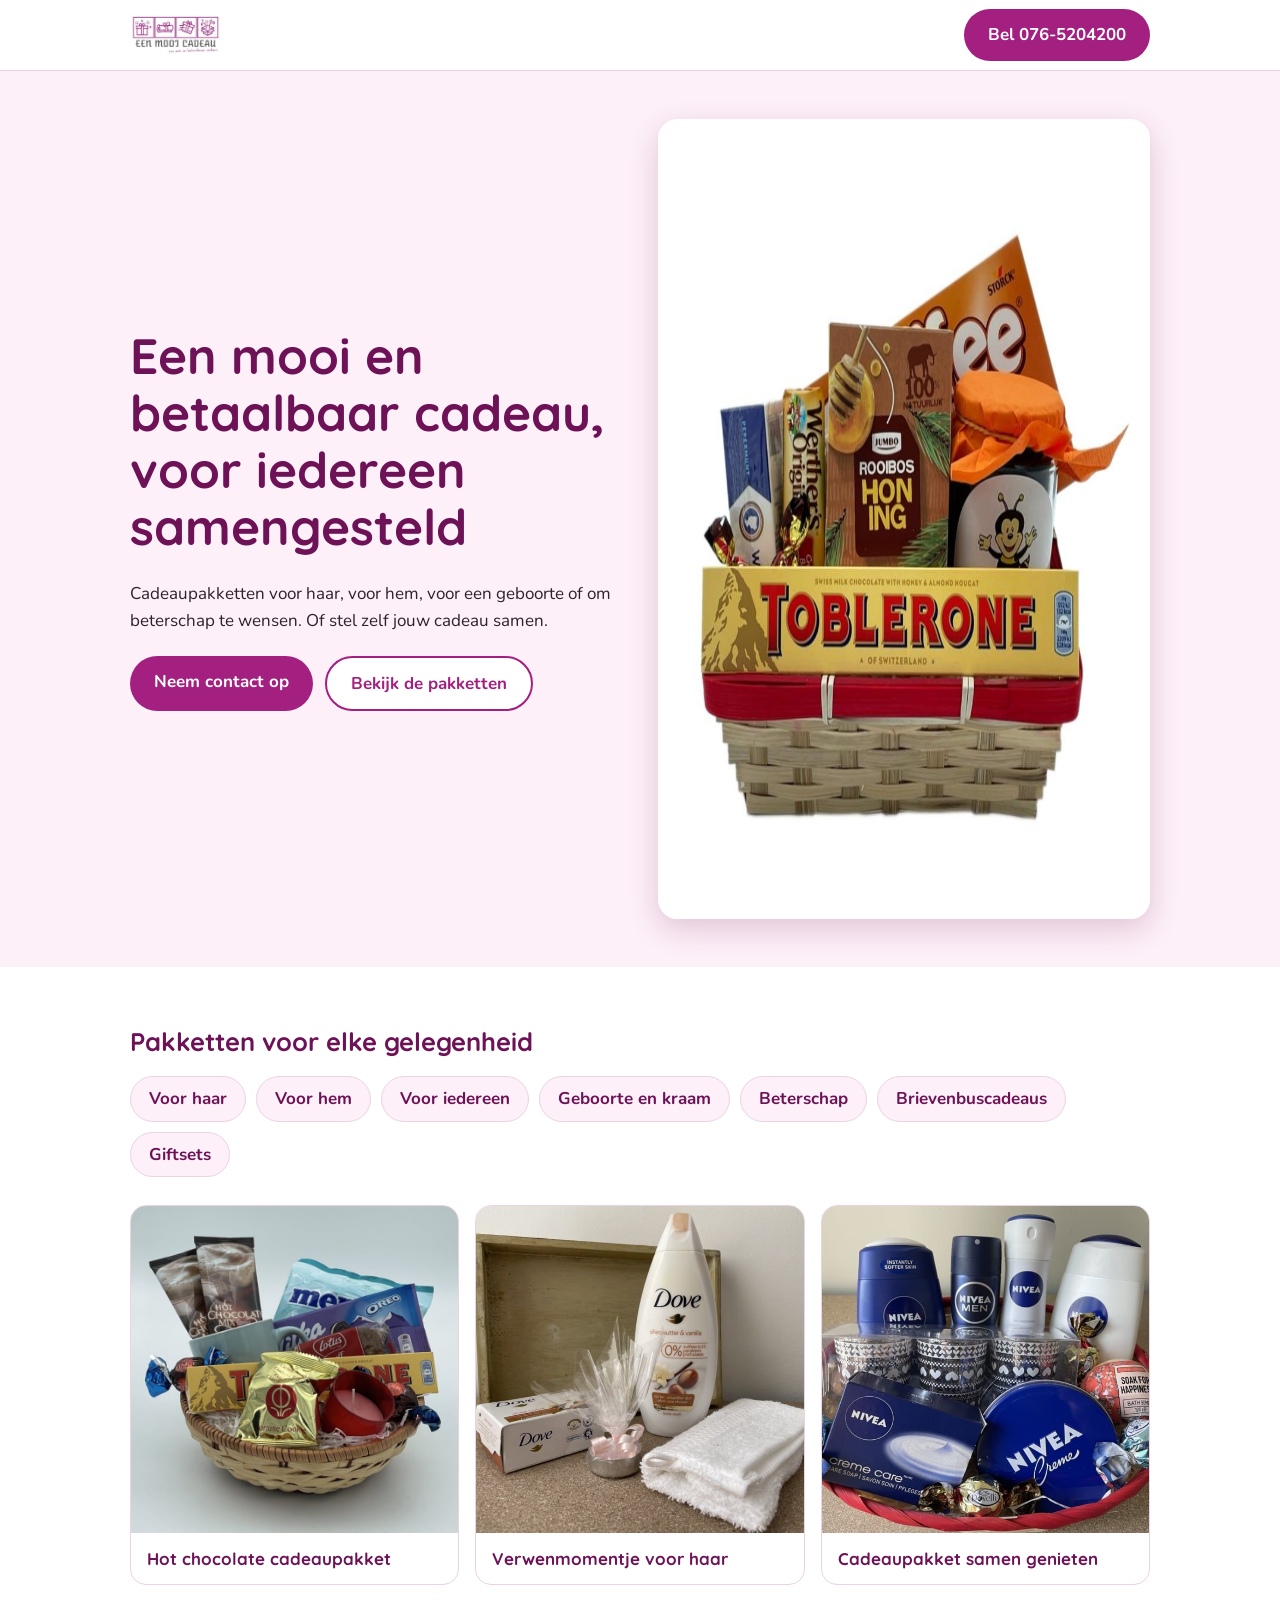
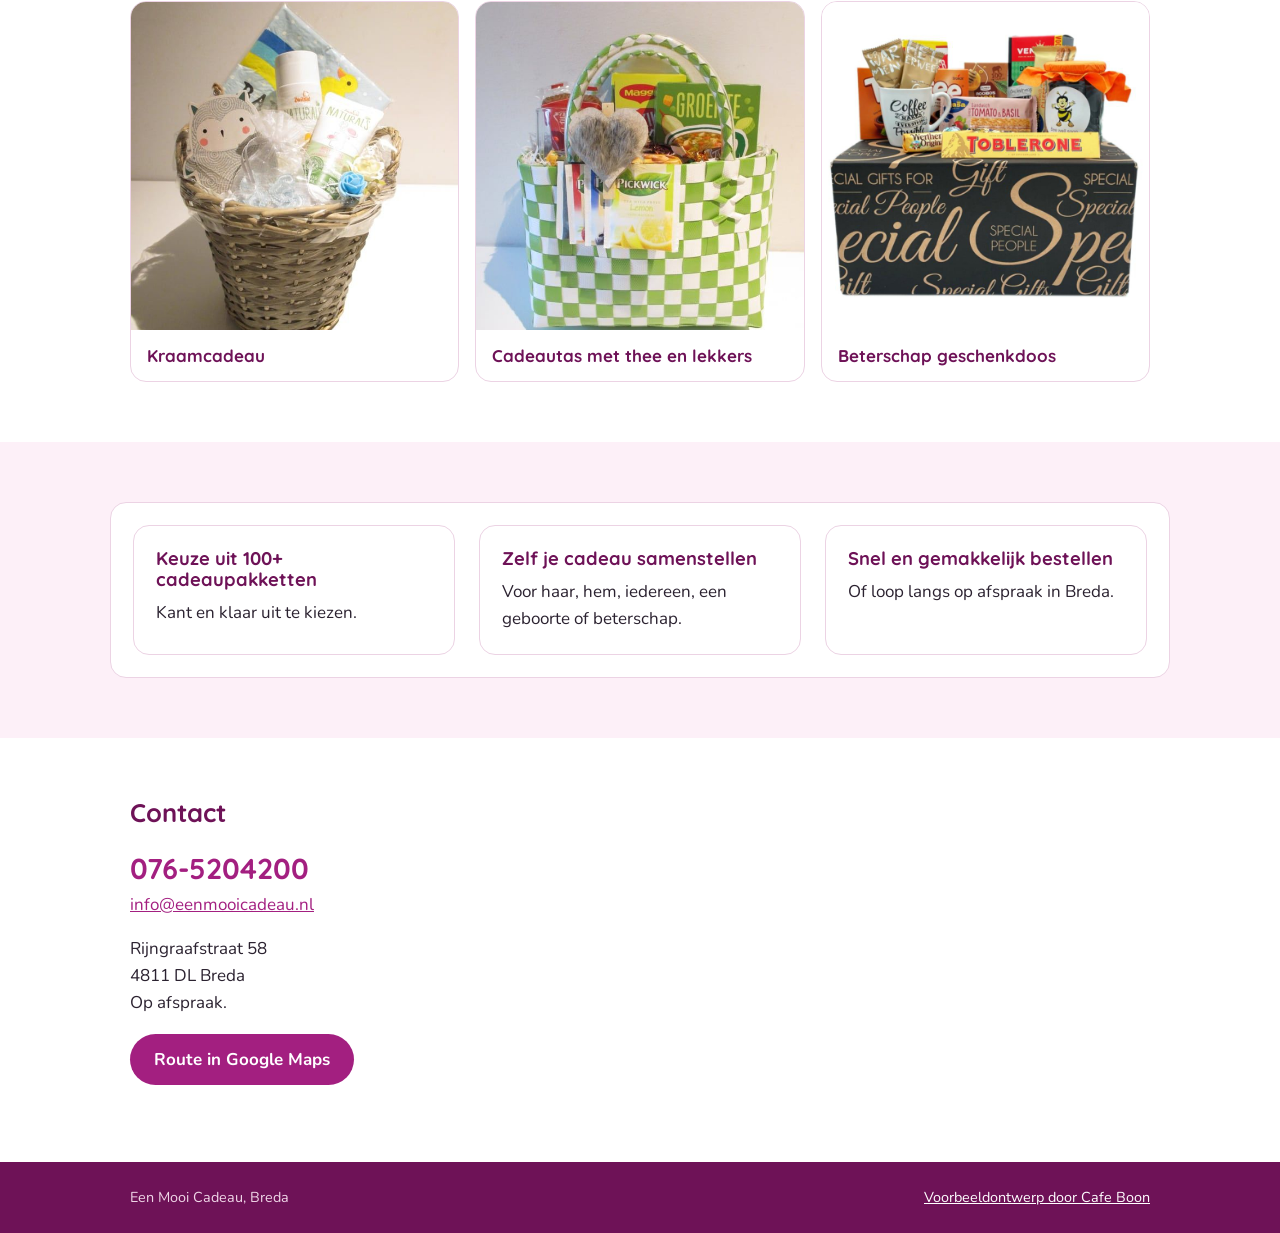
==== index.html @ fb7ccef1 "Voorbeeldwebsite voor eenmooicadeau" ====
<!doctype html>
<html lang="nl">
<head>
<meta charset="utf-8">
<meta name="viewport" content="width=device-width,initial-scale=1">
<title>Een Mooi Cadeau Breda | Cadeaupakketten voor haar, hem, geboorte en beterschap</title>
<meta name="description" content="Een Mooi Cadeau uit Breda stelt cadeaupakketten samen voor haar, hem, geboorte en beterschap. Keuze uit meer dan 100 cadeaupakketten of stel zelf je cadeau samen.">
<meta name="robots" content="noindex">
<link rel="icon" type="image/png" href="images/favicon.png">
<meta property="og:title" content="Een Mooi Cadeau Breda">
<meta property="og:description" content="Een mooi en betaalbaar cadeau, samengesteld in Breda.">
<meta property="og:image" content="https://eenmooicadeau.cafeboon.com/images/og.jpg">
<meta property="og:type" content="website">
<link rel="preconnect" href="https://fonts.googleapis.com">
<link rel="preconnect" href="https://fonts.gstatic.com" crossorigin>
<link href="https://fonts.googleapis.com/css2?family=Nunito:wght@400;700&family=Quicksand:wght@700&display=swap" rel="stylesheet">
<link rel="stylesheet" href="style.css">
</head>
<body>
<header><div class="wrap">
<a href="#top"><img src="images/logo_tekst.jpg" alt="Een Mooi Cadeau, een mooi en betaalbaar cadeau"></a>
<a class="btn" href="tel:0765204200">Bel 076-5204200</a>
</div></header>
<main id="top">
<div class="hero"><div class="wrap">
<div>
<h1>Een mooi en betaalbaar cadeau, voor iedereen samengesteld</h1>
<p>Cadeaupakketten voor haar, voor hem, voor een geboorte of om beterschap te wensen. Of stel zelf jouw cadeau samen.</p>
<div class="acts"><a class="btn" href="#contact">Neem contact op</a><a class="btn alt" href="#aanbod">Bekijk de pakketten</a></div>
</div>
<img src="images/p_cac1.jpg" alt="Cadeaumand met Toblerone, thee en honing" width="800" height="800">
</div></div>

<section id="aanbod"><div class="wrap">
<h2>Pakketten voor elke gelegenheid</h2>
<ul class="cats"><li>Voor haar</li><li>Voor hem</li><li>Voor iedereen</li><li>Geboorte en kraam</li><li>Beterschap</li><li>Brievenbuscadeaus</li><li>Giftsets</li></ul>
<div class="gal">
<figure><img src="images/p_f6b3.jpg" alt="Hot chocolate cadeaupakket" loading="lazy"><figcaption>Hot chocolate cadeaupakket</figcaption></figure>
<figure><img src="images/p_e78e.jpg" alt="Verwenmomentje voor haar" loading="lazy"><figcaption>Verwenmomentje voor haar</figcaption></figure>
<figure><img src="images/p_a8ff.jpg" alt="Cadeaupakket samen genieten" loading="lazy"><figcaption>Cadeaupakket samen genieten</figcaption></figure>
<figure><img src="images/p_c2c7.jpg" alt="Kraamcadeau in rieten mandje" loading="lazy"><figcaption>Kraamcadeau</figcaption></figure>
<figure><img src="images/p_b4d1.jpg" alt="Cadeautas met thee en lekkers" loading="lazy"><figcaption>Cadeautas met thee en lekkers</figcaption></figure>
<figure><img src="images/p_6cca.jpg" alt="Beterschap geschenkdoos" loading="lazy"><figcaption>Beterschap geschenkdoos</figcaption></figure>
</div>
</div></section>

<section class="usp"><div class="wrap">
<div><h3>Keuze uit 100+ cadeaupakketten</h3><p>Kant en klaar uit te kiezen.</p></div>
<div><h3>Zelf je cadeau samenstellen</h3><p>Voor haar, hem, iedereen, een geboorte of beterschap.</p></div>
<div><h3>Snel en gemakkelijk bestellen</h3><p>Of loop langs op afspraak in Breda.</p></div>
</div></section>

<section class="contact" id="contact"><div class="wrap">
<div>
<h2>Contact</h2>
<p><a class="big" href="tel:0765204200">076-5204200</a><br><a href="mailto:info@eenmooicadeau.nl">info@eenmooicadeau.nl</a></p>
<p>Rijngraafstraat 58<br>4811 DL Breda<br>Op afspraak.</p>
<p><a class="btn" href="https://www.google.com/maps/dir/?api=1&destination=Rijngraafstraat+58+4811+DL+Breda">Route in Google Maps</a></p>
</div>
</div></section>
</main>
<footer><div class="wrap"><span>Een Mooi Cadeau, Breda</span><a href="https://cafeboon.com">Voorbeeldontwerp door Cafe Boon</a></div></footer>
</body>
</html>
---- style.css ----
:root{--m:#a31f80;--mdark:#6e1257;--blush:#fdf0f8;--ink:#2b2230;--line:#ecd3e4}
*{box-sizing:border-box}
html{scroll-behavior:smooth}
body{margin:0;font-family:'Nunito',sans-serif;color:var(--ink);background:#fff;line-height:1.6;font-size:17px}
img{max-width:100%;display:block}
h1,h2,h3{font-family:'Quicksand',sans-serif;font-weight:700;line-height:1.15;margin:0 0 .5em;color:var(--mdark)}
a{color:var(--m)}
.wrap{max-width:1060px;margin:0 auto;padding:0 20px}
header{background:#fff;border-bottom:1px solid var(--line);position:sticky;top:0;z-index:10}
header .wrap{display:flex;justify-content:space-between;align-items:center;gap:12px;padding-top:8px;padding-bottom:8px}
header img{height:54px;width:auto}
.btn{display:inline-block;background:var(--m);color:#fff!important;padding:12px 24px;border-radius:99px;text-decoration:none;font-weight:700}
.btn.alt{background:#fff;color:var(--m)!important;border:2px solid var(--m)}
.hero{background:var(--blush)}
.hero .wrap{display:grid;grid-template-columns:1fr 1fr;gap:36px;align-items:center;padding-top:48px;padding-bottom:48px}
.hero h1{font-size:clamp(2rem,5vw,3.1rem)}
.hero img{border-radius:20px;border:8px solid #fff;box-shadow:0 10px 30px rgba(110,18,87,.2)}
.acts{display:flex;gap:12px;flex-wrap:wrap;margin-top:22px}
.notice{background:var(--m);color:#fff;text-align:center;padding:10px 20px;font-weight:700}
section{padding:60px 0}
.cats{display:flex;flex-wrap:wrap;gap:10px;margin:20px 0 0;padding:0;list-style:none}
.cats li{background:var(--blush);border:1px solid var(--line);color:var(--mdark);padding:8px 18px;border-radius:99px;font-weight:700}
.gal{display:grid;grid-template-columns:repeat(3,1fr);gap:16px;margin-top:28px}
.gal figure{margin:0;background:#fff;border:1px solid var(--line);border-radius:16px;overflow:hidden}
.gal img{aspect-ratio:1/1;object-fit:cover;width:100%}
.gal figcaption{padding:12px 16px;font-weight:700;color:var(--mdark);font-family:'Quicksand',sans-serif}
.usp{background:var(--blush)}
.usp .wrap{display:grid;grid-template-columns:repeat(3,1fr);gap:24px}
.usp div{background:#fff;border-radius:16px;padding:22px;border:1px solid var(--line)}
.usp h3{font-size:1.15rem}
.usp p{margin:0}

.contact .big{font-family:'Quicksand',sans-serif;font-weight:700;font-size:1.8rem;text-decoration:none}
footer{background:var(--mdark);color:#f0d7e8;padding:24px 0;font-size:.9rem}
footer a{color:#fff}
footer .wrap{display:flex;justify-content:space-between;flex-wrap:wrap;gap:8px}
@media(max-width:820px){
.hero .wrap,.contact .wrap{grid-template-columns:1fr}
.gal{grid-template-columns:1fr 1fr}
.usp .wrap{grid-template-columns:1fr}
section{padding:40px 0}
header img{height:44px}
}
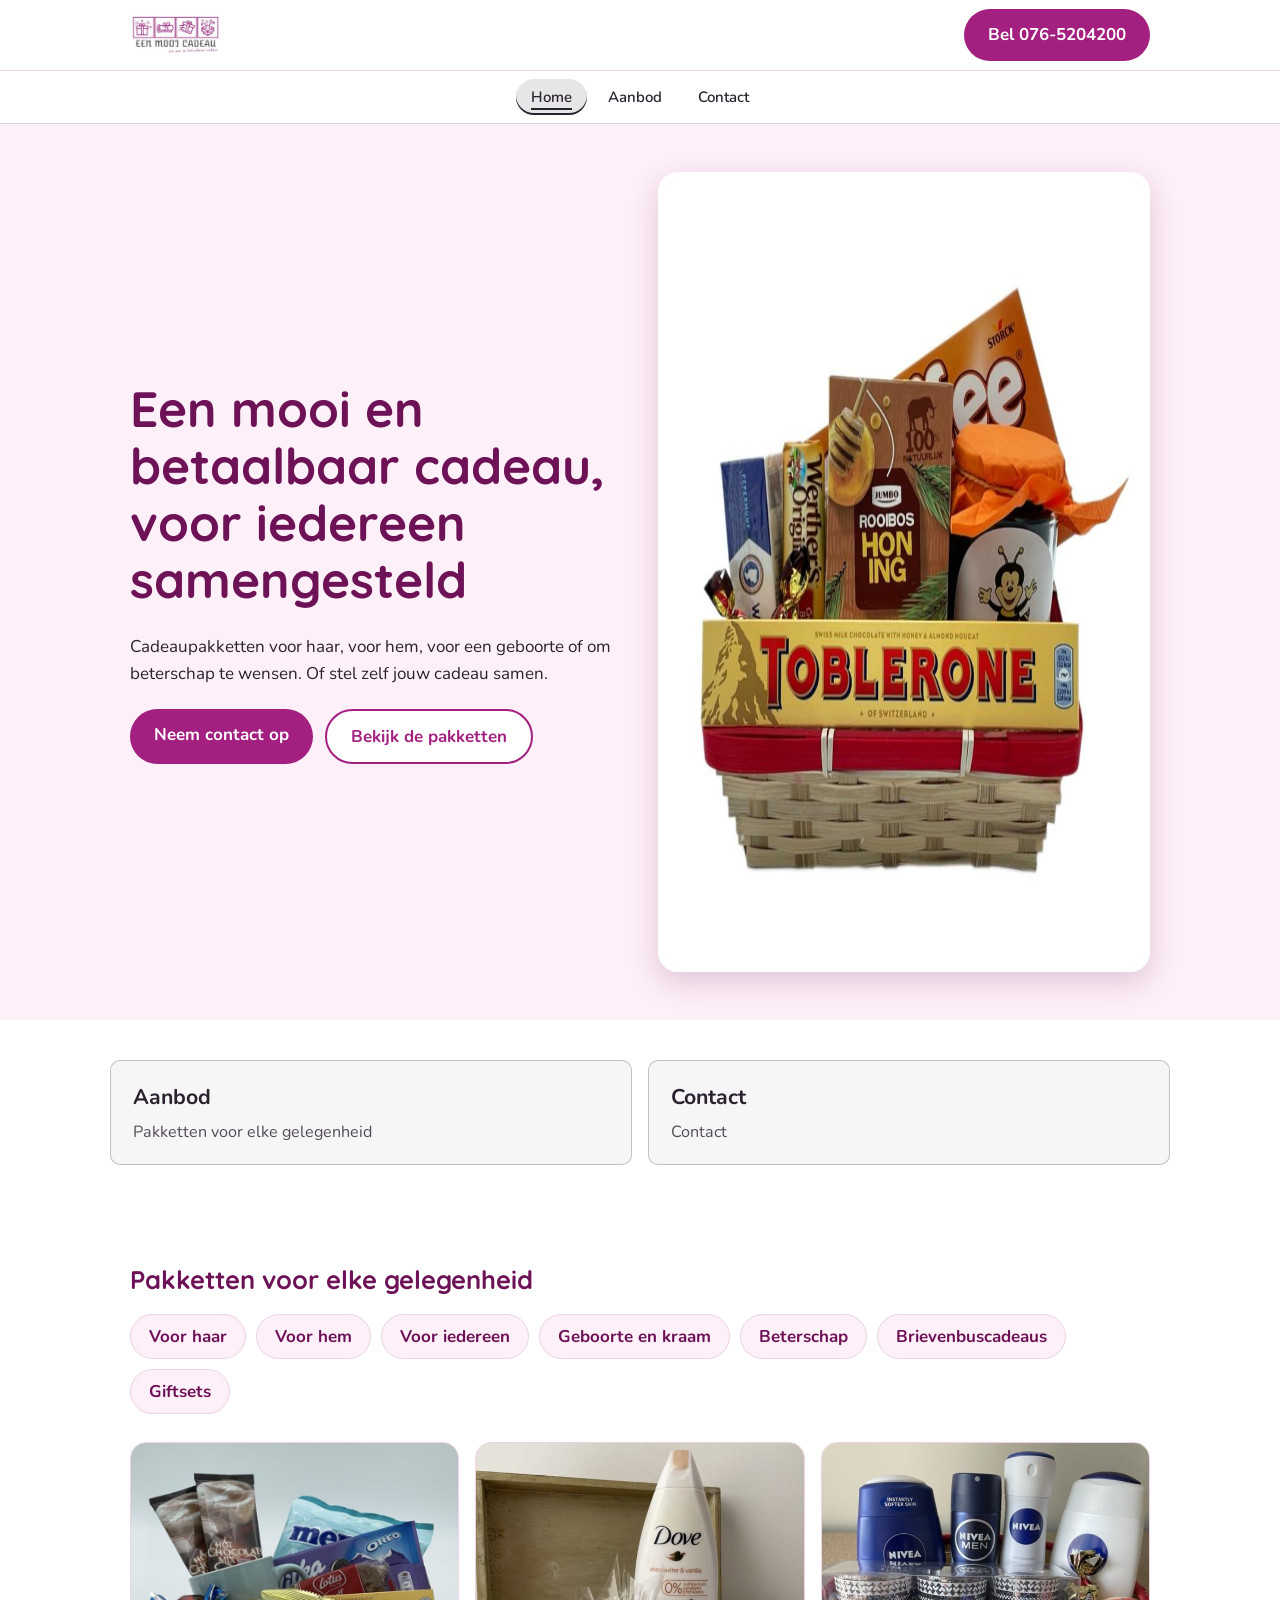
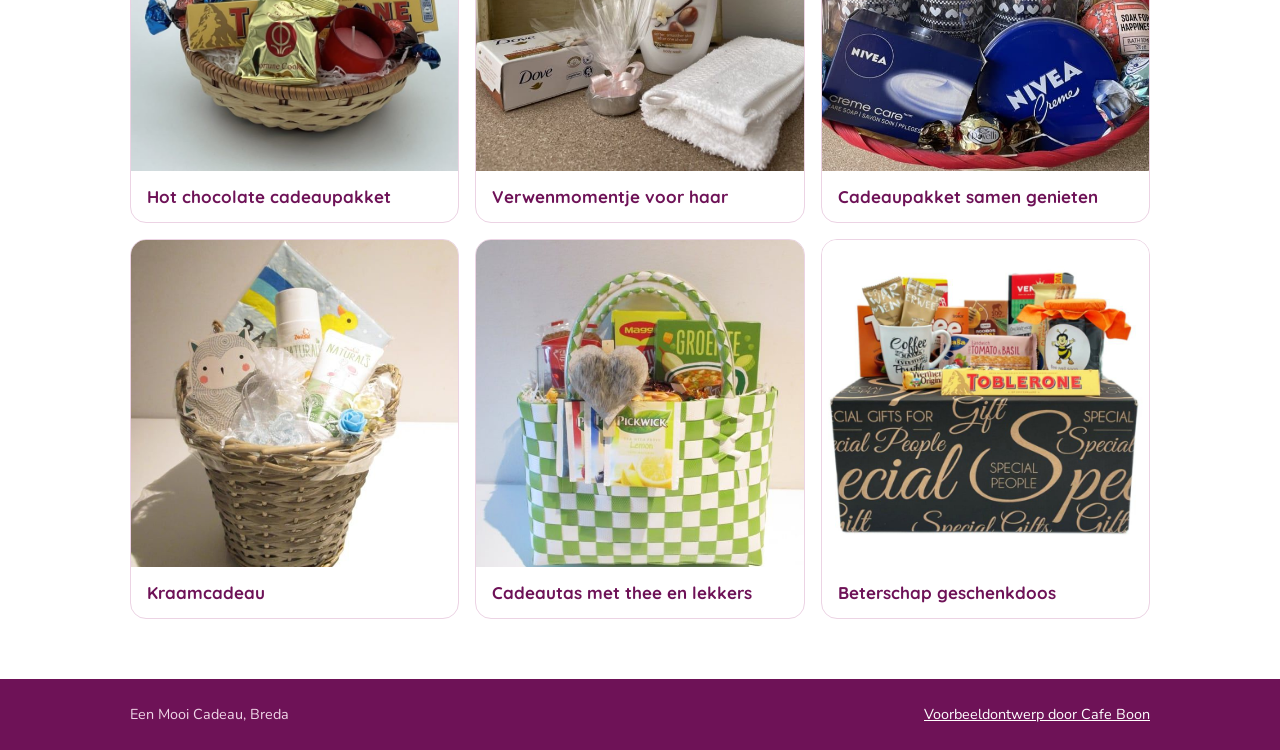
==== commit 604661fc: "Website opgedeeld in meerdere pagina's" ====
--- a/index.html
+++ b/index.html
@@ -18,47 +18,32 @@
 </head>
 <body>
 <header><div class="wrap">
-<a href="#top"><img src="images/logo_tekst.jpg" alt="Een Mooi Cadeau, een mooi en betaalbaar cadeau"></a>
+<a href="index.html"><img alt="Een Mooi Cadeau, een mooi en betaalbaar cadeau" src="images/logo_tekst.jpg"/></a>
 <a class="btn" href="tel:0765204200">Bel 076-5204200</a>
 </div></header>
+<nav aria-label="Pagina's" class="sn-bar"><a aria-current="page" class="sn-link" href="index.html">Home</a><a class="sn-link" href="aanbod.html">Aanbod</a><a class="sn-link" href="contact.html">Contact</a></nav>
 <main id="top">
 <div class="hero"><div class="wrap">
 <div>
 <h1>Een mooi en betaalbaar cadeau, voor iedereen samengesteld</h1>
 <p>Cadeaupakketten voor haar, voor hem, voor een geboorte of om beterschap te wensen. Of stel zelf jouw cadeau samen.</p>
-<div class="acts"><a class="btn" href="#contact">Neem contact op</a><a class="btn alt" href="#aanbod">Bekijk de pakketten</a></div>
+<div class="acts"><a class="btn" href="contact.html">Neem contact op</a><a class="btn alt" href="aanbod.html">Bekijk de pakketten</a></div>
 </div>
-<img src="images/p_cac1.jpg" alt="Cadeaumand met Toblerone, thee en honing" width="800" height="800">
+<img alt="Cadeaumand met Toblerone, thee en honing" height="800" src="images/p_cac1.jpg" width="800"/>
 </div></div>
-
-<section id="aanbod"><div class="wrap">
+<div class="sn-cards"><a class="sn-card" href="aanbod.html"><strong>Aanbod</strong><span>Pakketten voor elke gelegenheid</span></a><a class="sn-card" href="contact.html"><strong>Contact</strong><span>Contact</span></a></div>
+<section><div class="wrap">
 <h2>Pakketten voor elke gelegenheid</h2>
 <ul class="cats"><li>Voor haar</li><li>Voor hem</li><li>Voor iedereen</li><li>Geboorte en kraam</li><li>Beterschap</li><li>Brievenbuscadeaus</li><li>Giftsets</li></ul>
 <div class="gal">
-<figure><img src="images/p_f6b3.jpg" alt="Hot chocolate cadeaupakket" loading="lazy"><figcaption>Hot chocolate cadeaupakket</figcaption></figure>
-<figure><img src="images/p_e78e.jpg" alt="Verwenmomentje voor haar" loading="lazy"><figcaption>Verwenmomentje voor haar</figcaption></figure>
-<figure><img src="images/p_a8ff.jpg" alt="Cadeaupakket samen genieten" loading="lazy"><figcaption>Cadeaupakket samen genieten</figcaption></figure>
-<figure><img src="images/p_c2c7.jpg" alt="Kraamcadeau in rieten mandje" loading="lazy"><figcaption>Kraamcadeau</figcaption></figure>
-<figure><img src="images/p_b4d1.jpg" alt="Cadeautas met thee en lekkers" loading="lazy"><figcaption>Cadeautas met thee en lekkers</figcaption></figure>
-<figure><img src="images/p_6cca.jpg" alt="Beterschap geschenkdoos" loading="lazy"><figcaption>Beterschap geschenkdoos</figcaption></figure>
-</div>
-</div></section>
-
-<section class="usp"><div class="wrap">
-<div><h3>Keuze uit 100+ cadeaupakketten</h3><p>Kant en klaar uit te kiezen.</p></div>
-<div><h3>Zelf je cadeau samenstellen</h3><p>Voor haar, hem, iedereen, een geboorte of beterschap.</p></div>
-<div><h3>Snel en gemakkelijk bestellen</h3><p>Of loop langs op afspraak in Breda.</p></div>
-</div></section>
-
-<section class="contact" id="contact"><div class="wrap">
-<div>
-<h2>Contact</h2>
-<p><a class="big" href="tel:0765204200">076-5204200</a><br><a href="mailto:info@eenmooicadeau.nl">info@eenmooicadeau.nl</a></p>
-<p>Rijngraafstraat 58<br>4811 DL Breda<br>Op afspraak.</p>
-<p><a class="btn" href="https://www.google.com/maps/dir/?api=1&destination=Rijngraafstraat+58+4811+DL+Breda">Route in Google Maps</a></p>
+<figure><img alt="Hot chocolate cadeaupakket" loading="lazy" src="images/p_f6b3.jpg"/><figcaption>Hot chocolate cadeaupakket</figcaption></figure>
+<figure><img alt="Verwenmomentje voor haar" loading="lazy" src="images/p_e78e.jpg"/><figcaption>Verwenmomentje voor haar</figcaption></figure>
+<figure><img alt="Cadeaupakket samen genieten" loading="lazy" src="images/p_a8ff.jpg"/><figcaption>Cadeaupakket samen genieten</figcaption></figure>
+<figure><img alt="Kraamcadeau in rieten mandje" loading="lazy" src="images/p_c2c7.jpg"/><figcaption>Kraamcadeau</figcaption></figure>
+<figure><img alt="Cadeautas met thee en lekkers" loading="lazy" src="images/p_b4d1.jpg"/><figcaption>Cadeautas met thee en lekkers</figcaption></figure>
+<figure><img alt="Beterschap geschenkdoos" loading="lazy" src="images/p_6cca.jpg"/><figcaption>Beterschap geschenkdoos</figcaption></figure>
 </div>
 </div></section>
 </main>
 <footer><div class="wrap"><span>Een Mooi Cadeau, Breda</span><a href="https://cafeboon.com">Voorbeeldontwerp door Cafe Boon</a></div></footer>
-</body>
-</html>
+</body></html>
--- a/style.css
+++ b/style.css
@@ -41,3 +41,18 @@
 section{padding:40px 0}
 header img{height:44px}
 }
+/* sitenav:start */
+.sn-bar{display:none;gap:6px;overflow-x:auto;white-space:nowrap;-webkit-overflow-scrolling:touch;padding:8px 12px;background:inherit;color:inherit;font:inherit;line-height:1.2;border-bottom:1px solid rgba(128,128,128,.35);box-sizing:border-box;max-width:100%}
+.sn-bar a.sn-link{flex:0 0 auto;padding:9px 15px;border-radius:999px;color:inherit;text-decoration:none;font-size:15px;font-weight:600;letter-spacing:0;text-transform:none;margin:0}
+.sn-bar a.sn-link[aria-current="page"]{background:rgba(128,128,128,.2);box-shadow:inset 0 -2px 0 currentColor}
+.sn-bar{display:flex;justify-content:center}
+@media(max-width:600px){.sn-bar{justify-content:flex-start}}
+nav a[aria-current="page"]:not(.cta):not(.btn):not(.call){text-decoration:underline;text-underline-offset:6px;text-decoration-thickness:2px}
+.sn-head{max-width:1100px;margin:0 auto;padding:40px 20px 0;box-sizing:border-box}
+.sn-head h1{margin:0;color:inherit;font-size:clamp(30px,5vw,46px);line-height:1.1}
+.sn-cards{max-width:1100px;margin:0 auto;padding:40px 20px;display:grid;grid-template-columns:repeat(auto-fit,minmax(230px,1fr));gap:16px;box-sizing:border-box}
+.sn-card{display:block;padding:20px 22px;border:1px solid rgba(128,128,128,.45);border-radius:10px;background:rgba(128,128,128,.07);color:inherit;text-decoration:none;min-width:0}
+.sn-card strong{display:block;font-size:1.25em;margin:0 0 6px;color:inherit}
+.sn-card span{display:block;opacity:.8;font-size:.95em;line-height:1.4}
+.sn-card:hover,.sn-card:focus-visible{border-color:currentColor}
+/* sitenav:end */
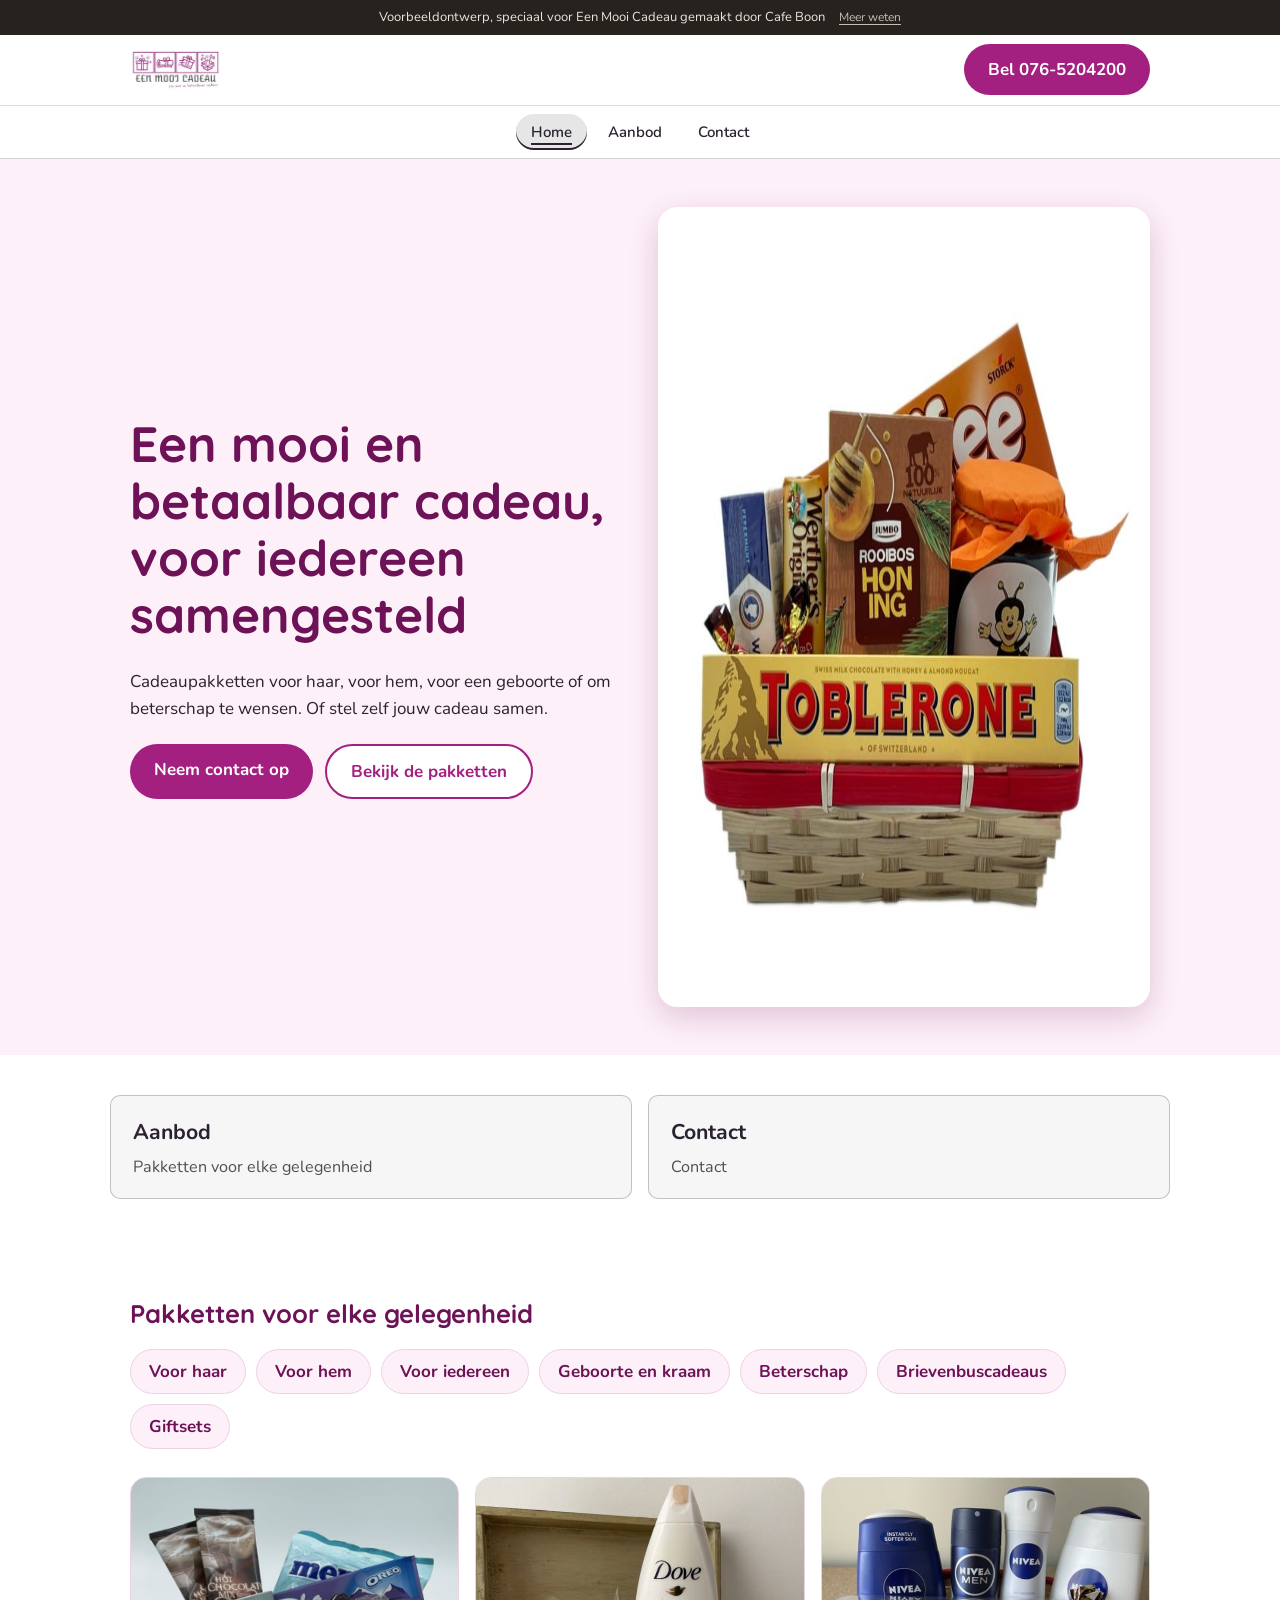
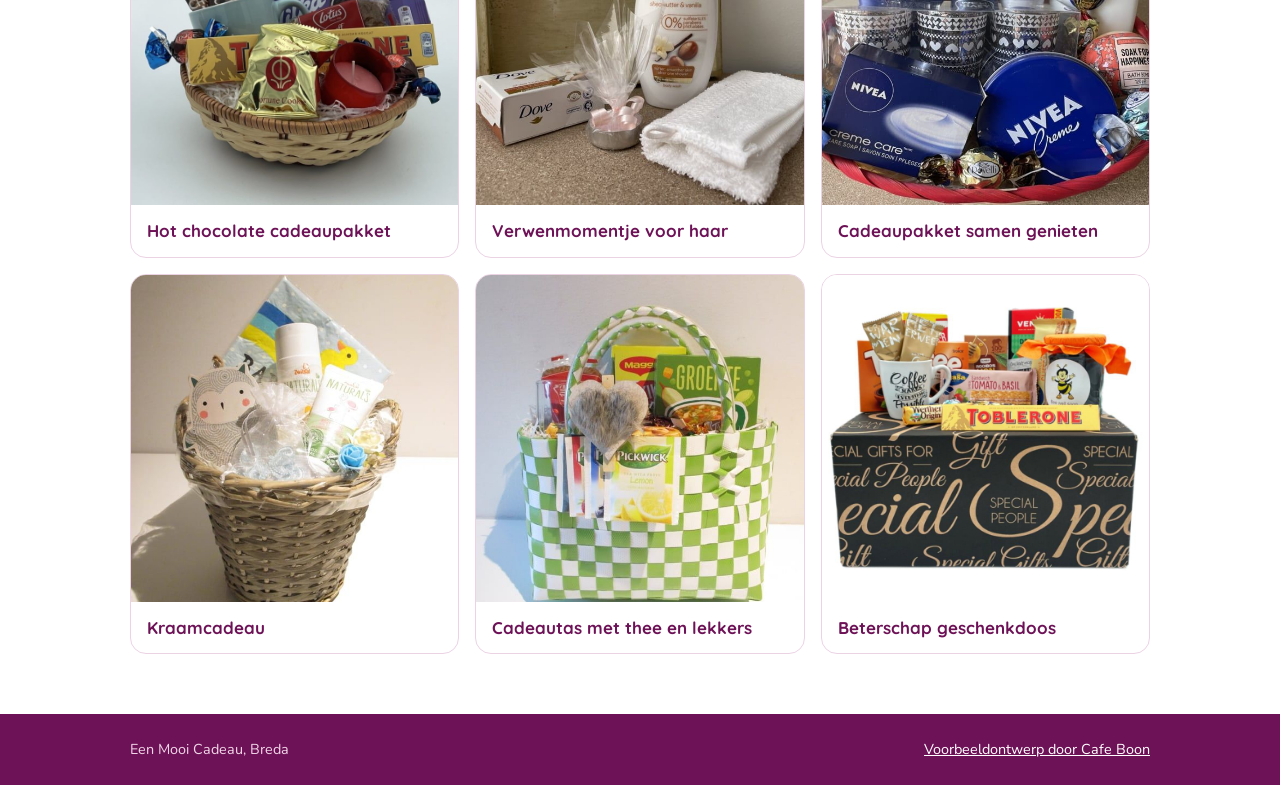
==== commit 435cc090: "Werkende formulieren voor afspraken en aanvragen" ====
--- a/index.html
+++ b/index.html
@@ -17,6 +17,7 @@
 <link rel="stylesheet" href="style.css">
 </head>
 <body>
+<div class="vb-banner" role="note"><span>Voorbeeldontwerp, speciaal voor Een Mooi Cadeau gemaakt door Cafe Boon</span><a href="https://cafeboon.com">Meer weten</a></div>
 <header><div class="wrap">
 <a href="index.html"><img alt="Een Mooi Cadeau, een mooi en betaalbaar cadeau" src="images/logo_tekst.jpg"/></a>
 <a class="btn" href="tel:0765204200">Bel 076-5204200</a>
--- a/style.css
+++ b/style.css
@@ -56,3 +56,31 @@
 .sn-card span{display:block;opacity:.8;font-size:.95em;line-height:1.4}
 .sn-card:hover,.sn-card:focus-visible{border-color:currentColor}
 /* sitenav:end */
+/* voorbeeld-formulier:start */
+@layer sn{.sn-form button.btn{border:0;font:inherit;cursor:pointer;line-height:1.2}}
+.sn-formsec{padding:36px 0 72px}
+.sn-formwrap{max-width:1100px;margin:0 auto;padding:0 20px;box-sizing:border-box}
+.sn-formwrap>h2{margin:0 0 12px}
+.sn-formwrap>.sn-lead,.sn-formwrap>.sn-form,.sn-formwrap>.sn-done{max-width:720px}
+.sn-formwrap .sn-lead{margin:0 0 24px;opacity:.85}
+.sn-form{display:grid;grid-template-columns:1fr 1fr;gap:16px}
+.sn-field{display:flex;flex-direction:column;gap:6px;min-width:0;text-align:left}
+.sn-field.full{grid-column:1/-1}
+.sn-field label{font-size:14px;font-weight:600}
+.sn-field input,.sn-field select,.sn-field textarea{font:inherit;font-size:16px;line-height:1.4;color:inherit;background:rgba(128,128,128,.12);border:1px solid rgba(128,128,128,.55);border-radius:8px;padding:11px 12px;width:100%;box-sizing:border-box;min-width:0;max-width:100%;-webkit-appearance:none;appearance:none}
+.sn-field select{background-image:linear-gradient(45deg,transparent 50%,currentColor 50%),linear-gradient(135deg,currentColor 50%,transparent 50%);background-position:calc(100% - 20px) 50%,calc(100% - 15px) 50%;background-size:5px 5px;background-repeat:no-repeat;padding-right:38px}
+.sn-field select option{color:#111;background:#fff}
+.sn-field textarea{resize:vertical}
+.sn-field input:focus,.sn-field select:focus,.sn-field textarea:focus{outline:2px solid currentColor;outline-offset:1px}
+.sn-done{padding:28px;border:1px solid rgba(128,128,128,.55);border-radius:12px;background:rgba(128,128,128,.1)}
+.sn-done h2{margin:0 0 10px}
+.sn-done p{margin:0}
+.sn-done a{text-decoration:underline;text-underline-offset:3px;font-weight:600}
+.sn-formlink{padding:0 0 56px}
+@media(max-width:640px){.sn-form{grid-template-columns:1fr}.sn-formsec{padding:24px 0 56px}}
+/* voorbeeld-formulier:end */
+/* voorbeeldbanner:start */
+.vb-banner{display:flex;flex-wrap:wrap;justify-content:center;align-items:baseline;gap:2px 14px;padding:8px 16px;background:#26231f;color:#e9e6df;font-size:13px;line-height:1.45;letter-spacing:0;text-transform:none;font-weight:400;text-align:center;position:relative;z-index:1000}
+.vb-banner a{color:inherit;opacity:.8;text-decoration:underline;text-underline-offset:3px;font-size:12px;font-weight:400;white-space:nowrap;letter-spacing:0;text-transform:none}
+.vb-banner a:hover{opacity:1}
+/* voorbeeldbanner:end */
